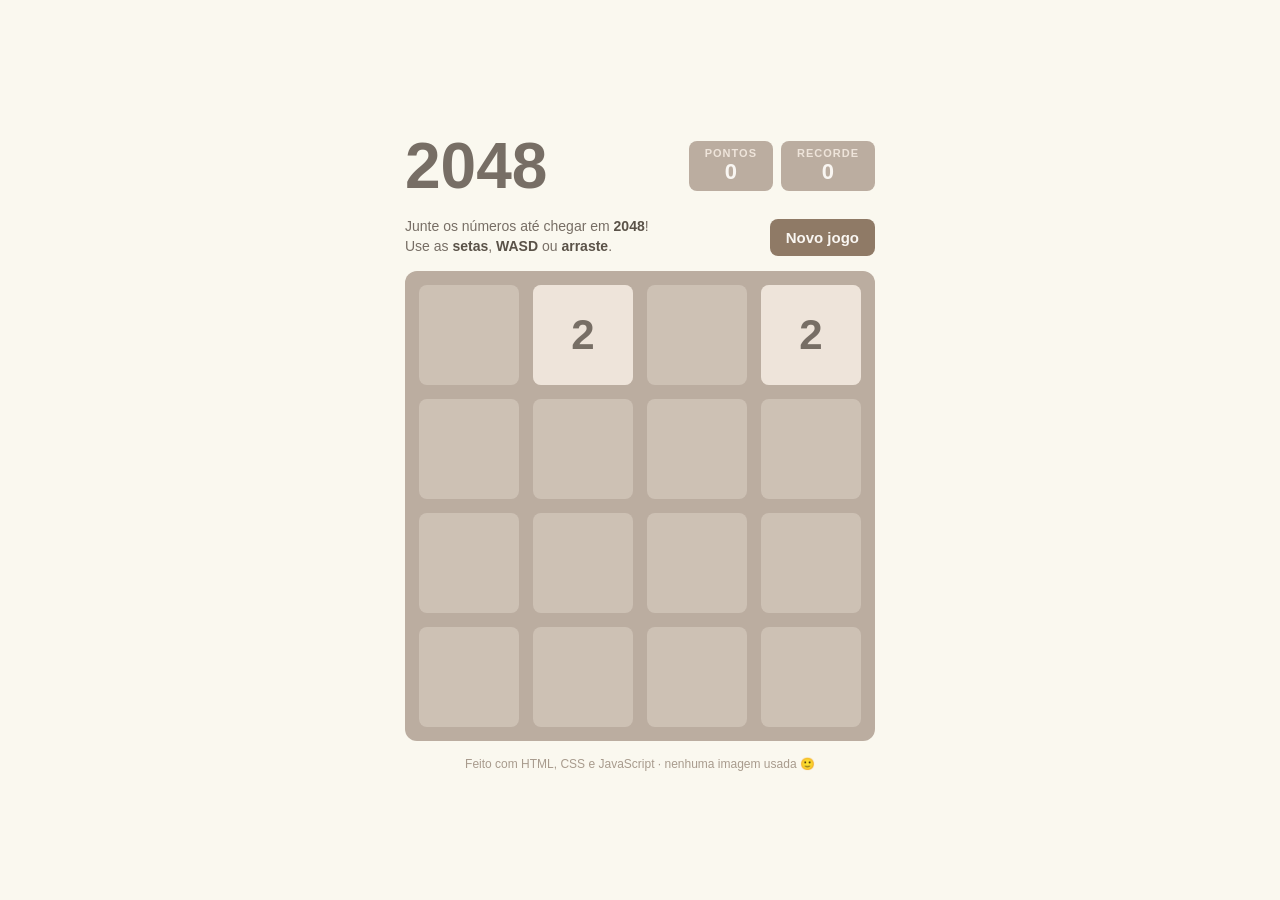
==== public/2048/index.html @ 103df1e3 "Publica 2048 (preview) Jogo 2048 em HTML/CSS/JS puro, arquivo unico autocontido e mobile-first.  Co-" ====
<!DOCTYPE html>
<html lang="pt-BR">
<head>
<meta charset="UTF-8">
<meta name="viewport" content="width=device-width, initial-scale=1.0, maximum-scale=1.0, user-scalable=no">
<title>2048</title>
<style>
  /* ======== Variáveis e tema ======== */
  :root {
    --cell: clamp(58px, 19vw, 100px);   /* tamanho de cada casa */
    --gap: clamp(8px, 2.5vw, 14px);     /* espaçamento entre casas */
    --radius: 8px;
    --bg-page: #faf8ef;
    --bg-board: #bbada0;
    --bg-cell: rgba(238, 228, 218, 0.35);
    --text-dark: #776e65;
    --text-light: #f9f6f2;
    --slide: 120ms;
  }

  * { box-sizing: border-box; margin: 0; padding: 0; -webkit-tap-highlight-color: transparent; }

  body {
    font-family: "Clear Sans", "Helvetica Neue", Arial, sans-serif;
    background: var(--bg-page);
    color: var(--text-dark);
    min-height: 100vh;
    display: flex;
    align-items: center;
    justify-content: center;
    padding: 16px;
    touch-action: none; /* evita scroll ao arrastar no tabuleiro */
  }

  .app { width: calc(var(--cell) * 4 + var(--gap) * 5); max-width: 100%; }

  /* ======== Cabeçalho ======== */
  header {
    display: flex;
    align-items: center;
    justify-content: space-between;
    gap: var(--gap);
    margin-bottom: 14px;
    flex-wrap: wrap;
  }
  h1 { font-size: clamp(40px, 12vw, 64px); font-weight: 800; }

  .scores { display: flex; gap: 8px; }
  .score-box {
    position: relative;
    background: var(--bg-board);
    color: var(--text-light);
    border-radius: var(--radius);
    padding: 6px 16px;
    text-align: center;
    min-width: 70px;
  }
  .score-box .label {
    display: block;
    font-size: 11px;
    text-transform: uppercase;
    letter-spacing: 1px;
    color: #eee4da;
    font-weight: 700;
  }
  .score-box .value { display: block; font-size: 22px; font-weight: 800; }

  /* +pontos que sobem ao fundir */
  .score-pop {
    position: absolute;
    left: 0; right: 0; top: 8px;
    color: rgba(119, 110, 101, 0.9);
    font-weight: 800;
    font-size: 18px;
    animation: pop-up 600ms ease-in forwards;
    pointer-events: none;
  }
  @keyframes pop-up {
    0%   { opacity: 1; transform: translateY(0); }
    100% { opacity: 0; transform: translateY(-26px); }
  }

  .subhead {
    display: flex;
    align-items: center;
    justify-content: space-between;
    gap: 10px;
    margin-bottom: 14px;
    flex-wrap: wrap;
  }
  .subhead p { font-size: 14px; line-height: 1.4; }
  .subhead p b { color: #5a5248; }

  button.btn {
    background: #8f7a66;
    color: var(--text-light);
    border: none;
    border-radius: var(--radius);
    padding: 10px 16px;
    font-size: 15px;
    font-weight: 700;
    cursor: pointer;
    transition: background 120ms;
    white-space: nowrap;
  }
  button.btn:hover { background: #9c8776; }
  button.btn:active { transform: translateY(1px); }

  /* ======== Tabuleiro ======== */
  .board {
    position: relative;
    background: var(--bg-board);
    border-radius: 12px;
    padding: var(--gap);
    touch-action: none;
  }
  .grid-bg {
    display: grid;
    grid-template-columns: repeat(4, var(--cell));
    grid-template-rows: repeat(4, var(--cell));
    gap: var(--gap);
  }
  .cell { background: var(--bg-cell); border-radius: var(--radius); }

  /* camada das peças, alinhada por cima do fundo */
  .tiles {
    position: absolute;
    top: var(--gap);
    left: var(--gap);
  }
  .tile {
    position: absolute;
    top: 0; left: 0;
    width: var(--cell);
    height: var(--cell);
    display: flex;
    align-items: center;
    justify-content: center;
    border-radius: var(--radius);
    font-weight: 800;
    font-size: clamp(24px, 8vw, 42px);
    background: #eee4da;
    color: var(--text-dark);
    transform: translate(
      calc(var(--c) * (var(--cell) + var(--gap))),
      calc(var(--r) * (var(--cell) + var(--gap)))
    );
    transition: transform var(--slide) ease;
    will-change: transform;
  }

  /* Cores por valor (paleta clássica) */
  .tile-2    { background: #eee4da; }
  .tile-4    { background: #ede0c8; }
  .tile-8    { background: #f2b179; color: var(--text-light); }
  .tile-16   { background: #f59563; color: var(--text-light); }
  .tile-32   { background: #f67c5f; color: var(--text-light); }
  .tile-64   { background: #f65e3b; color: var(--text-light); }
  .tile-128  { background: #edcf72; color: var(--text-light); }
  .tile-256  { background: #edcc61; color: var(--text-light); }
  .tile-512  { background: #edc850; color: var(--text-light); }
  .tile-1024 { background: #edc53f; color: var(--text-light); }
  .tile-2048 { background: #edc22e; color: var(--text-light); box-shadow: 0 0 24px rgba(237,194,46,0.7); }
  .tile-super{ background: #3c3a32; color: var(--text-light); }

  /* Fontes menores para números longos */
  .tile-128, .tile-256, .tile-512   { font-size: clamp(20px, 6.5vw, 34px); }
  .tile-1024, .tile-2048            { font-size: clamp(16px, 5.5vw, 28px); }
  .tile-super                       { font-size: clamp(14px, 5vw, 24px); }

  /* Animação de surgimento */
  .tile-new { animation: spawn 160ms ease; }
  @keyframes spawn {
    0%   { transform: translate(calc(var(--c) * (var(--cell) + var(--gap))), calc(var(--r) * (var(--cell) + var(--gap)))) scale(0); }
    100% { transform: translate(calc(var(--c) * (var(--cell) + var(--gap))), calc(var(--r) * (var(--cell) + var(--gap)))) scale(1); }
  }
  /* Animação de fusão (pulso) */
  .tile-merged { animation: merge 160ms ease; z-index: 2; }
  @keyframes merge {
    0%   { transform: translate(calc(var(--c) * (var(--cell) + var(--gap))), calc(var(--r) * (var(--cell) + var(--gap)))) scale(1); }
    50%  { transform: translate(calc(var(--c) * (var(--cell) + var(--gap))), calc(var(--r) * (var(--cell) + var(--gap)))) scale(1.18); }
    100% { transform: translate(calc(var(--c) * (var(--cell) + var(--gap))), calc(var(--r) * (var(--cell) + var(--gap)))) scale(1); }
  }

  /* ======== Overlay de vitória / fim ======== */
  .overlay {
    position: absolute;
    inset: 0;
    display: none;
    flex-direction: column;
    align-items: center;
    justify-content: center;
    gap: 16px;
    border-radius: 12px;
    background: rgba(238, 228, 218, 0.78);
    backdrop-filter: blur(1px);
    animation: fade 400ms ease;
    z-index: 5;
  }
  .overlay.show { display: flex; }
  .overlay h2 { font-size: clamp(30px, 9vw, 52px); font-weight: 800; }
  .overlay.win h2 { color: #edc22e; }
  .overlay .actions { display: flex; gap: 10px; flex-wrap: wrap; justify-content: center; }
  @keyframes fade { from { opacity: 0; } to { opacity: 1; } }

  footer { margin-top: 16px; font-size: 12px; color: #a89b8d; text-align: center; }
  footer a { color: #8f7a66; }
</style>
</head>
<body>
  <div class="app">
    <header>
      <h1>2048</h1>
      <div class="scores">
        <div class="score-box">
          <span class="label">Pontos</span>
          <span class="value" id="score">0</span>
        </div>
        <div class="score-box">
          <span class="label">Recorde</span>
          <span class="value" id="best">0</span>
        </div>
      </div>
    </header>

    <div class="subhead">
      <p>Junte os números até chegar em <b>2048</b>!<br>Use as <b>setas</b>, <b>WASD</b> ou <b>arraste</b>.</p>
      <button class="btn" id="new-game">Novo jogo</button>
    </div>

    <div class="board" id="board">
      <div class="grid-bg" id="grid-bg"></div>
      <div class="tiles" id="tiles"></div>
      <div class="overlay" id="overlay">
        <h2 id="overlay-title">Fim de jogo!</h2>
        <div class="actions">
          <button class="btn" id="overlay-continue" style="display:none">Continuar</button>
          <button class="btn" id="overlay-restart">Jogar de novo</button>
        </div>
      </div>
    </div>

    <footer>Feito com HTML, CSS e JavaScript · nenhuma imagem usada 🙂</footer>
  </div>

<script>
"use strict";

const SIZE = 4;
const tilesEl   = document.getElementById("tiles");
const gridBgEl  = document.getElementById("grid-bg");
const scoreEl   = document.getElementById("score");
const bestEl    = document.getElementById("best");
const overlayEl = document.getElementById("overlay");
const overlayTitleEl = document.getElementById("overlay-title");
const overlayContinueEl = document.getElementById("overlay-continue");

let grid;          // matriz SIZE x SIZE, cada casa: objeto-peça ou null
let score, best;   // pontuação atual e recorde
let won;           // já alcançou 2048?
let keepPlaying;   // continuou após vencer?
let nextId;        // id incremental das peças
let busy = false;  // trava entrada durante a animação

// ---- Inicialização ----
function init() {
  best = Number(localStorage.getItem("best2048") || 0);
  bestEl.textContent = best;

  // desenha o fundo com 16 casas
  for (let i = 0; i < SIZE * SIZE; i++) {
    const c = document.createElement("div");
    c.className = "cell";
    gridBgEl.appendChild(c);
  }
  newGame();
}

function newGame() {
  grid = Array.from({ length: SIZE }, () => Array(SIZE).fill(null));
  tilesEl.innerHTML = "";
  score = 0;
  won = false;
  keepPlaying = false;
  nextId = 1;
  scoreEl.textContent = 0;
  hideOverlay();
  addRandomTile();
  addRandomTile();
}

// ---- Peças ----
function createTile(r, c, value, isNew) {
  const el = document.createElement("div");
  el.className = "tile " + valueClass(value) + (isNew ? " tile-new" : "");
  el.textContent = value;
  el.style.setProperty("--r", r);
  el.style.setProperty("--c", c);
  tilesEl.appendChild(el);
  return { id: nextId++, value, row: r, col: c, el, merged: false };
}

function valueClass(v) { return "tile-" + (v > 2048 ? "super" : v); }

function positionTile(t) {
  t.el.style.setProperty("--r", t.row);
  t.el.style.setProperty("--c", t.col);
}

function setValue(t, v) {
  t.value = v;
  t.el.textContent = v;
  t.el.className = "tile " + valueClass(v);
}

function addRandomTile() {
  const empty = [];
  for (let r = 0; r < SIZE; r++)
    for (let c = 0; c < SIZE; c++)
      if (!grid[r][c]) empty.push({ r, c });
  if (!empty.length) return;
  const { r, c } = empty[Math.floor(Math.random() * empty.length)];
  grid[r][c] = createTile(r, c, Math.random() < 0.9 ? 2 : 4, true);
}

// ---- Movimento ----
const VECTORS = {
  ArrowUp:    { r: -1, c: 0 },
  ArrowDown:  { r: 1,  c: 0 },
  ArrowLeft:  { r: 0,  c: -1 },
  ArrowRight: { r: 0,  c: 1 },
};

function traversals(v) {
  const rs = [0, 1, 2, 3];
  const cs = [0, 1, 2, 3];
  if (v.r > 0) rs.reverse(); // processa de baixo p/ cima quando desce
  if (v.c > 0) cs.reverse(); // processa da direita p/ esquerda quando vai p/ direita
  return { rs, cs };
}

const inBounds = (r, c) => r >= 0 && r < SIZE && c >= 0 && c < SIZE;

function findFarthest(r, c, v) {
  let pr, pc;
  do { pr = r; pc = c; r += v.r; c += v.c; }
  while (inBounds(r, c) && !grid[r][c]);
  return { far: { r: pr, c: pc }, next: inBounds(r, c) ? { r, c } : null };
}

function move(v) {
  if (busy) return;

  const { rs, cs } = traversals(v);
  let moved = false;
  const toRemove = [];

  // limpa a flag de fusão de todas as peças
  for (let r = 0; r < SIZE; r++)
    for (let c = 0; c < SIZE; c++)
      if (grid[r][c]) grid[r][c].merged = false;

  rs.forEach(r => cs.forEach(c => {
    const tile = grid[r][c];
    if (!tile) return;

    const { far, next } = findFarthest(r, c, v);
    const nextTile = next ? grid[next.r][next.c] : null;

    if (nextTile && nextTile.value === tile.value && !nextTile.merged) {
      // FUSÃO: peça atual desliza até a de destino e sai; destino dobra de valor
      grid[r][c] = null;
      tile.row = next.r; tile.col = next.c;
      positionTile(tile);
      toRemove.push(tile);

      nextTile.merged = true;
      setValue(nextTile, nextTile.value * 2);
      nextTile.el.classList.add("tile-merged");
      cleanupAnim(nextTile.el, "tile-merged");

      score += nextTile.value;
      showScorePop(nextTile.value);
      if (nextTile.value === 2048 && !won) won = true;
      moved = true;
    } else if (far.r !== r || far.c !== c) {
      // MOVIMENTO simples até a casa mais distante possível
      grid[r][c] = null;
      grid[far.r][far.c] = tile;
      tile.row = far.r; tile.col = far.c;
      positionTile(tile);
      moved = true;
    }
  }));

  if (!moved) return;

  busy = true;
  updateScore();

  setTimeout(() => {
    toRemove.forEach(t => t.el.remove());
    addRandomTile();
    updateScore();
    if (won && !keepPlaying) showWin();
    else if (!movesAvailable()) showGameOver();
    busy = false;
  }, 130);
}

function movesAvailable() {
  for (let r = 0; r < SIZE; r++) {
    for (let c = 0; c < SIZE; c++) {
      const t = grid[r][c];
      if (!t) return true; // há casa vazia
      for (const k in VECTORS) {
        const v = VECTORS[k];
        const nr = r + v.r, nc = c + v.c;
        if (inBounds(nr, nc) && grid[nr][nc] && grid[nr][nc].value === t.value) return true;
      }
    }
  }
  return false;
}

// ---- Pontuação ----
function updateScore() {
  scoreEl.textContent = score;
  if (score > best) {
    best = score;
    bestEl.textContent = best;
    localStorage.setItem("best2048", best);
  }
}

function showScorePop(n) {
  const pop = document.createElement("span");
  pop.className = "score-pop";
  pop.textContent = "+" + n;
  scoreEl.parentElement.appendChild(pop);
  setTimeout(() => pop.remove(), 600);
}

// ---- Overlay ----
function showWin() {
  overlayEl.classList.add("show", "win");
  overlayEl.classList.remove("over");
  overlayTitleEl.textContent = "Você venceu! 🎉";
  overlayContinueEl.style.display = "inline-block";
}
function showGameOver() {
  overlayEl.classList.add("show", "over");
  overlayEl.classList.remove("win");
  overlayTitleEl.textContent = "Fim de jogo!";
  overlayContinueEl.style.display = "none";
}
function hideOverlay() {
  overlayEl.classList.remove("show", "win", "over");
}

// remove a classe de animação quando ela termina (permite repetir)
function cleanupAnim(el, cls) {
  setTimeout(() => el.classList.remove(cls), 200);
}

// ---- Entradas: teclado ----
window.addEventListener("keydown", (e) => {
  let key = e.key;
  const wasd = { w: "ArrowUp", s: "ArrowDown", a: "ArrowLeft", d: "ArrowRight" };
  if (wasd[key.toLowerCase()]) key = wasd[key.toLowerCase()];
  if (VECTORS[key]) {
    e.preventDefault();
    move(VECTORS[key]);
  }
});

// ---- Entradas: toque (swipe) ----
const boardEl = document.getElementById("board");
let tsx = 0, tsy = 0;
boardEl.addEventListener("touchstart", (e) => {
  const t = e.touches[0];
  tsx = t.clientX; tsy = t.clientY;
}, { passive: true });
boardEl.addEventListener("touchmove", (e) => e.preventDefault(), { passive: false });
boardEl.addEventListener("touchend", (e) => {
  const t = e.changedTouches[0];
  const dx = t.clientX - tsx, dy = t.clientY - tsy;
  if (Math.max(Math.abs(dx), Math.abs(dy)) < 24) return; // toque muito curto
  if (Math.abs(dx) > Math.abs(dy)) move(VECTORS[dx > 0 ? "ArrowRight" : "ArrowLeft"]);
  else move(VECTORS[dy > 0 ? "ArrowDown" : "ArrowUp"]);
});

// ---- Botões ----
document.getElementById("new-game").addEventListener("click", newGame);
document.getElementById("overlay-restart").addEventListener("click", newGame);
overlayContinueEl.addEventListener("click", () => { keepPlaying = true; hideOverlay(); });

init();
</script>
</body>
</html>
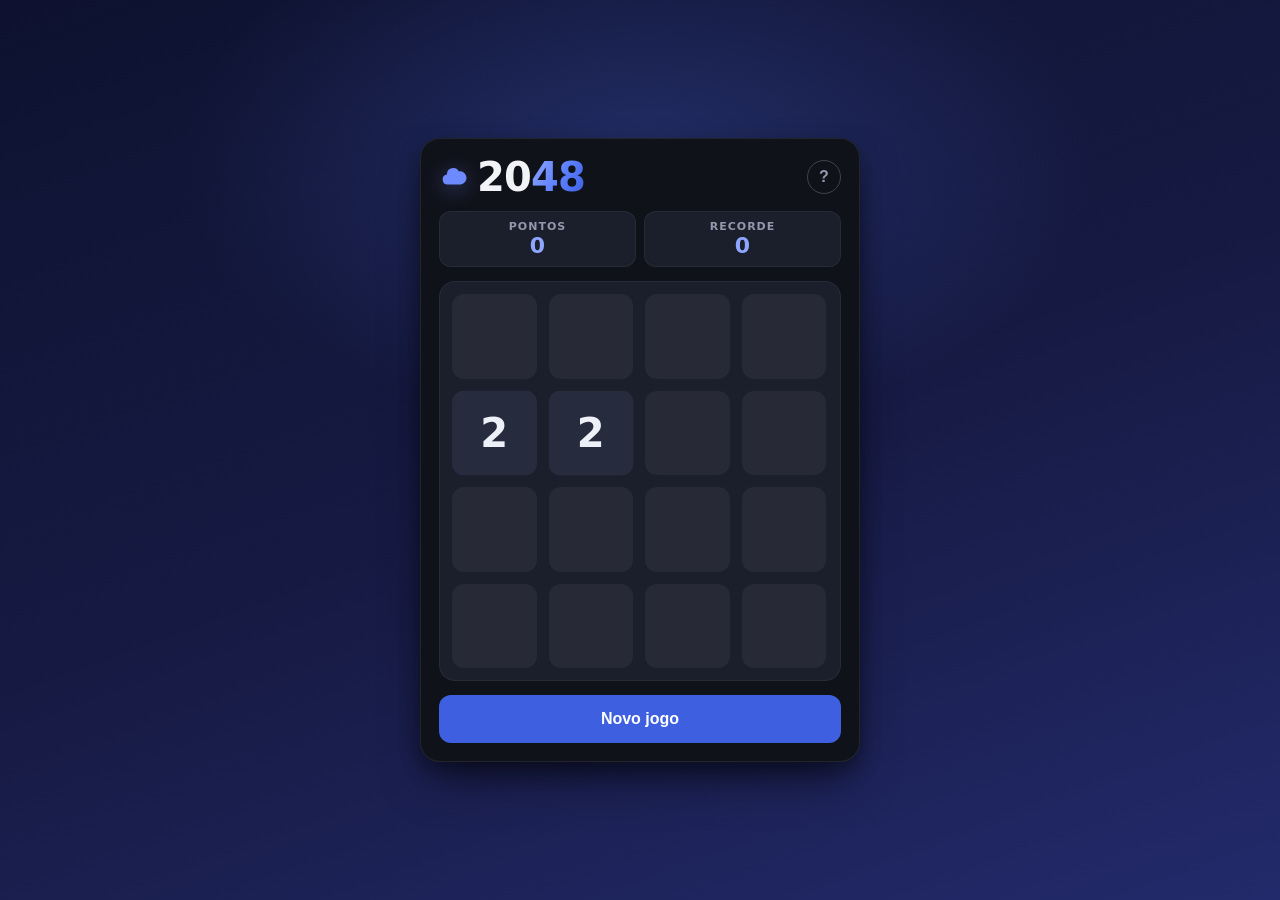
==== commit ddbb09a1: "Publica 2048 em /2048 (versao Nimbo) Primeiro jogo de dev externo (Gabriel) no ar, ja com o tratamen" ====
--- a/public/2048/index.html
+++ b/public/2048/index.html
@@ -5,71 +5,142 @@
 <meta name="viewport" content="width=device-width, initial-scale=1.0, maximum-scale=1.0, user-scalable=no">
 <title>2048</title>
 <style>
-  /* ======== Variáveis e tema ======== */
+  /* ======== Sistema visual da marca Nimbo (extraído de Ordem Secreta) ======== */
   :root {
-    --cell: clamp(58px, 19vw, 100px);   /* tamanho de cada casa */
-    --gap: clamp(8px, 2.5vw, 14px);     /* espaçamento entre casas */
-    --radius: 8px;
-    --bg-page: #faf8ef;
-    --bg-board: #bbada0;
-    --bg-cell: rgba(238, 228, 218, 0.35);
-    --text-dark: #776e65;
-    --text-light: #f9f6f2;
+    /* Casa e espaçamento DERIVADOS da largura real interna do card, pra a grade
+       de colunas fixas nunca estourar a borda. 74px = padding do body (16*2) +
+       padding do card (18*2) + bordas 1px do card e do board (4) + 2px de folga
+       de segurança contra arredondamento. Cap 398 = 440 - 42 (mesmos descontos). */
+    --gap: clamp(6px, 2vw, 12px);       /* espaçamento entre casas */
+    --cell: calc((min(100vw - 74px, 398px) - var(--gap) * 5) / 4);  /* tamanho de cada casa */
+    --radius: 12px;                     /* raio da marca */
+
+    /* Paleta noturna azul-nuvem (idêntica a Ordem Secreta) */
+    --color-bg: #10121a;       /* fundo do card */
+    --color-surface: #1b1e2b;  /* superfícies internas (score, board) */
+    --color-text: #f2f3f7;
+    --color-muted: #9598ac;
+    --color-primary: #3d5fe0;  /* acento da marca (AA sobre branco: 5,37:1) */
+
     --slide: 120ms;
   }
 
   * { box-sizing: border-box; margin: 0; padding: 0; -webkit-tap-highlight-color: transparent; }
 
   body {
-    font-family: "Clear Sans", "Helvetica Neue", Arial, sans-serif;
-    background: var(--bg-page);
-    color: var(--text-dark);
+    font-family: system-ui, -apple-system, 'Segoe UI', Roboto, sans-serif;
+    color: var(--color-text);
+    color-scheme: dark;
     min-height: 100vh;
     display: flex;
     align-items: center;
     justify-content: center;
     padding: 16px;
     touch-action: none; /* evita scroll ao arrastar no tabuleiro */
-  }
-
-  .app { width: calc(var(--cell) * 4 + var(--gap) * 5); max-width: 100%; }
+    /* Fundo lúdico da marca: noturno azul-nuvem (D19), sóbrio. */
+    background:
+      radial-gradient(ellipse 60% 50% at 50% 18%, rgba(91, 127, 255, 0.22), transparent 60%),
+      linear-gradient(160deg, #0e1230 0%, #171b45 55%, #232a6b 100%);
+    background-attachment: fixed;
+  }
+
+  /* Card fechado com cantos suaves, borda discreta e sombra leve — "cartucho" da marca. */
+  .app {
+    width: 100%;
+    max-width: 440px;
+    background: var(--color-bg);
+    border-radius: 20px;
+    border: 1px solid rgba(255, 255, 255, 0.08);
+    box-shadow:
+      0 24px 48px -12px rgba(0, 0, 0, 0.55),
+      0 8px 20px rgba(0, 0, 0, 0.35);
+    padding: 18px;
+  }
 
   /* ======== Cabeçalho ======== */
   header {
     display: flex;
     align-items: center;
     justify-content: space-between;
-    gap: var(--gap);
+    gap: 12px;
     margin-bottom: 14px;
-    flex-wrap: wrap;
-  }
-  h1 { font-size: clamp(40px, 12vw, 64px); font-weight: 800; }
-
-  .scores { display: flex; gap: 8px; }
+  }
+
+  /* Marca: nuvem Nimbo + wordmark "2048" (acento na 2ª metade, à la "Ordem Secreta"). */
+  .brand { display: flex; align-items: center; gap: 8px; }
+  .brand__cloud {
+    width: 30px;
+    height: 30px;
+    color: #6d8bff; /* nuvem no azul-nuvem da marca */
+    flex-shrink: 0;
+    filter: drop-shadow(0 4px 10px rgba(109, 139, 255, 0.35));
+  }
+  .brand__cloud svg { width: 100%; height: 100%; display: block; }
+  h1 {
+    font-size: clamp(30px, 9vw, 40px);
+    font-weight: 800;
+    letter-spacing: -0.02em;
+    line-height: 1;
+    display: flex;
+  }
+  .wordmark__word--2 {
+    background: linear-gradient(120deg, #8fa6ff 0%, #5b7fff 55%, #3d5fe0 100%);
+    -webkit-background-clip: text;
+    background-clip: text;
+    color: transparent;
+  }
+
+  /* Botão redondo de ajuda "?" — mesmo estilo dos botões de topo do Ordem Secreta. */
+  .help-btn {
+    border: 1.5px solid rgba(255, 255, 255, 0.2);
+    background: transparent;
+    color: var(--color-muted);
+    border-radius: 999px;
+    width: 34px;
+    height: 34px;
+    font-size: 1rem;
+    font-weight: 700;
+    line-height: 1;
+    cursor: pointer;
+    flex-shrink: 0;
+    display: inline-flex;
+    align-items: center;
+    justify-content: center;
+    transition: border-color 120ms ease, color 120ms ease;
+  }
+  .help-btn:hover, .help-btn:focus-visible {
+    border-color: var(--color-primary);
+    color: var(--color-text);
+    outline: none;
+  }
+
+  /* ======== Placares ======== */
+  .scores { display: flex; gap: 8px; margin-bottom: 14px; }
   .score-box {
     position: relative;
-    background: var(--bg-board);
-    color: var(--text-light);
+    flex: 1;
+    background: var(--color-surface);
+    border: 1px solid rgba(255, 255, 255, 0.06);
+    color: var(--color-text);
     border-radius: var(--radius);
-    padding: 6px 16px;
+    padding: 8px 14px;
     text-align: center;
-    min-width: 70px;
   }
   .score-box .label {
     display: block;
     font-size: 11px;
     text-transform: uppercase;
     letter-spacing: 1px;
-    color: #eee4da;
+    color: var(--color-muted);
     font-weight: 700;
   }
-  .score-box .value { display: block; font-size: 22px; font-weight: 800; }
+  .score-box .value { display: block; font-size: 22px; font-weight: 800; color: #8fa6ff; }
 
   /* +pontos que sobem ao fundir */
   .score-pop {
     position: absolute;
-    left: 0; right: 0; top: 8px;
-    color: rgba(119, 110, 101, 0.9);
+    left: 0; right: 0; top: 6px;
+    color: #8fa6ff;
     font-weight: 800;
     font-size: 18px;
     animation: pop-up 600ms ease-in forwards;
@@ -80,37 +151,42 @@
     100% { opacity: 0; transform: translateY(-26px); }
   }
 
-  .subhead {
-    display: flex;
-    align-items: center;
-    justify-content: space-between;
-    gap: 10px;
-    margin-bottom: 14px;
-    flex-wrap: wrap;
-  }
-  .subhead p { font-size: 14px; line-height: 1.4; }
-  .subhead p b { color: #5a5248; }
-
+  /* Botão primário grande (idêntico ao "Confirmar ordem" da marca). */
   button.btn {
-    background: #8f7a66;
-    color: var(--text-light);
+    background: var(--color-primary);
+    color: #fff;
     border: none;
     border-radius: var(--radius);
-    padding: 10px 16px;
-    font-size: 15px;
+    padding: 14px 20px;
+    min-height: 48px;
+    font-size: 1rem;
     font-weight: 700;
     cursor: pointer;
-    transition: background 120ms;
+    transition: transform 90ms ease, filter 120ms ease;
     white-space: nowrap;
   }
-  button.btn:hover { background: #9c8776; }
-  button.btn:active { transform: translateY(1px); }
+  button.btn:hover { filter: brightness(1.08); }
+  button.btn:active { transform: scale(0.98); }
+  button.btn:focus-visible { outline: 3px solid var(--color-primary); outline-offset: 2px; }
+
+  /* Barra de ação primária: "Novo jogo" cheio, abaixo do tabuleiro. */
+  .action-bar { margin-top: 14px; }
+  .action-bar .btn { width: 100%; }
+
+  /* Botão secundário (ex.: "Continuar" no overlay) — contorno, estilo da marca. */
+  button.btn--ghost {
+    background: transparent;
+    color: var(--color-text);
+    border: 1.5px solid rgba(255, 255, 255, 0.2);
+  }
+  button.btn--ghost:hover { filter: none; border-color: var(--color-primary); }
 
   /* ======== Tabuleiro ======== */
   .board {
     position: relative;
-    background: var(--bg-board);
-    border-radius: 12px;
+    background: var(--color-surface);
+    border: 1px solid rgba(255, 255, 255, 0.06);
+    border-radius: 16px;
     padding: var(--gap);
     touch-action: none;
   }
@@ -120,7 +196,7 @@
     grid-template-rows: repeat(4, var(--cell));
     gap: var(--gap);
   }
-  .cell { background: var(--bg-cell); border-radius: var(--radius); }
+  .cell { background: rgba(255, 255, 255, 0.05); border-radius: var(--radius); }
 
   /* camada das peças, alinhada por cima do fundo */
   .tiles {
@@ -138,9 +214,9 @@
     justify-content: center;
     border-radius: var(--radius);
     font-weight: 800;
-    font-size: clamp(24px, 8vw, 42px);
-    background: #eee4da;
-    color: var(--text-dark);
+    font-size: clamp(24px, 8vw, 40px);
+    background: #262b3d;
+    color: var(--color-text);
     transform: translate(
       calc(var(--c) * (var(--cell) + var(--gap))),
       calc(var(--r) * (var(--cell) + var(--gap)))
@@ -149,24 +225,31 @@
     will-change: transform;
   }
 
-  /* Cores por valor (paleta clássica) */
-  .tile-2    { background: #eee4da; }
-  .tile-4    { background: #ede0c8; }
-  .tile-8    { background: #f2b179; color: var(--text-light); }
-  .tile-16   { background: #f59563; color: var(--text-light); }
-  .tile-32   { background: #f67c5f; color: var(--text-light); }
-  .tile-64   { background: #f65e3b; color: var(--text-light); }
-  .tile-128  { background: #edcf72; color: var(--text-light); }
-  .tile-256  { background: #edcc61; color: var(--text-light); }
-  .tile-512  { background: #edc850; color: var(--text-light); }
-  .tile-1024 { background: #edc53f; color: var(--text-light); }
-  .tile-2048 { background: #edc22e; color: var(--text-light); box-shadow: 0 0 24px rgba(237,194,46,0.7); }
-  .tile-super{ background: #3c3a32; color: var(--text-light); }
+  /* Rampa de cores coerente com o tema escuro (neutro-escuro -> acento azul/violeta).
+     Regra de contraste: peças ESCURAS levam texto claro; peças CLARAS levam texto
+     navy (#0b1226). Todas >= WCAG AA (4,5:1). */
+  .tile-2    { background: #262b3d; color: #eef0f7; }
+  .tile-4    { background: #303a5e; color: #eef0f7; }
+  .tile-8    { background: #3a4a86; color: #eef0f7; }
+  .tile-16   { background: #3d5fe0; color: #ffffff; }             /* acento da marca (5,37:1) */
+  .tile-32   { background: #6d8bff; color: #0b1226; }             /* azul-nuvem, texto navy */
+  .tile-64   { background: #8f9dff; color: #0b1226; }
+  .tile-128  { background: #a08cff; color: #0b1226; }             /* vira indigo */
+  .tile-256  { background: #b98cf5; color: #0b1226; }             /* violeta */
+  .tile-512  { background: #cf9bf0; color: #0b1226; }
+  .tile-1024 { background: #e0a6ec; color: #0b1226; box-shadow: 0 0 18px rgba(224, 166, 236, 0.5); }
+  .tile-2048 {                                                     /* troféu: gradiente + glow */
+    background: linear-gradient(120deg, #8fa6ff 0%, #5b7fff 55%, #3d5fe0 100%);
+    color: #ffffff;
+    text-shadow: 0 1px 3px rgba(0, 0, 0, 0.55);
+    box-shadow: 0 0 28px rgba(91, 127, 255, 0.75);
+  }
+  .tile-super{ background: #232a6b; color: #eef0f7; box-shadow: 0 0 20px rgba(35, 42, 107, 0.8); }
 
   /* Fontes menores para números longos */
-  .tile-128, .tile-256, .tile-512   { font-size: clamp(20px, 6.5vw, 34px); }
-  .tile-1024, .tile-2048            { font-size: clamp(16px, 5.5vw, 28px); }
-  .tile-super                       { font-size: clamp(14px, 5vw, 24px); }
+  .tile-128, .tile-256, .tile-512   { font-size: clamp(20px, 6.5vw, 32px); }
+  .tile-1024, .tile-2048            { font-size: clamp(16px, 5.5vw, 27px); }
+  .tile-super                       { font-size: clamp(14px, 5vw, 23px); }
 
   /* Animação de surgimento */
   .tile-new { animation: spawn 160ms ease; }
@@ -191,41 +274,128 @@
     align-items: center;
     justify-content: center;
     gap: 16px;
-    border-radius: 12px;
-    background: rgba(238, 228, 218, 0.78);
-    backdrop-filter: blur(1px);
+    border-radius: 16px;
+    background: rgba(16, 18, 26, 0.82);
+    backdrop-filter: blur(3px);
     animation: fade 400ms ease;
     z-index: 5;
   }
   .overlay.show { display: flex; }
-  .overlay h2 { font-size: clamp(30px, 9vw, 52px); font-weight: 800; }
-  .overlay.win h2 { color: #edc22e; }
+  .overlay h2 { font-size: clamp(28px, 8vw, 46px); font-weight: 800; letter-spacing: -0.02em; color: var(--color-text); }
+  .overlay.win h2 {
+    background: linear-gradient(120deg, #8fa6ff 0%, #5b7fff 55%, #3d5fe0 100%);
+    -webkit-background-clip: text;
+    background-clip: text;
+    color: transparent;
+  }
   .overlay .actions { display: flex; gap: 10px; flex-wrap: wrap; justify-content: center; }
   @keyframes fade { from { opacity: 0; } to { opacity: 1; } }
 
-  footer { margin-top: 16px; font-size: 12px; color: #a89b8d; text-align: center; }
-  footer a { color: #8f7a66; }
+  /* ======== Modal de ajuda "Como jogar" (espelha o overlay do Ordem Secreta) ======== */
+  /* Cobre a viewport inteira; fica escondido até .show. Fixed p/ centralizar na tela toda. */
+  .help-modal {
+    position: fixed;
+    inset: 0;
+    display: none;
+    align-items: center;
+    justify-content: center;
+    padding: 24px 16px;
+    background: rgba(6, 7, 12, 0.72);
+    backdrop-filter: blur(3px);
+    z-index: 20;
+    animation: fade 240ms ease;
+  }
+  .help-modal.show { display: flex; }
+
+  .help-card {
+    position: relative;
+    width: 100%;
+    max-width: 420px;
+    background: var(--color-bg);
+    border: 1px solid rgba(255, 255, 255, 0.08);
+    border-radius: 20px;
+    box-shadow:
+      0 24px 48px -12px rgba(0, 0, 0, 0.55),
+      0 8px 20px rgba(0, 0, 0, 0.35);
+    padding: 28px 24px 24px;
+  }
+  .help-card h2 {
+    font-size: clamp(22px, 6vw, 28px);
+    font-weight: 800;
+    letter-spacing: -0.02em;
+    margin-bottom: 14px;
+    padding-right: 34px; /* espaço para o "x" no canto */
+  }
+  .help-card p { font-size: 14.5px; line-height: 1.5; color: var(--color-muted); margin-bottom: 14px; }
+  .help-card ul { list-style: none; display: flex; flex-direction: column; gap: 10px; margin-bottom: 22px; }
+  .help-card li { font-size: 14.5px; line-height: 1.45; color: var(--color-muted); padding-left: 18px; position: relative; }
+  .help-card li::before {
+    content: "";
+    position: absolute;
+    left: 0; top: 0.6em;
+    width: 6px; height: 6px;
+    border-radius: 50%;
+    background: var(--color-primary);
+  }
+  .help-card li b { color: var(--color-text); font-weight: 700; }
+  .help-card .help-actions .btn { width: 100%; }
+
+  /* "x" de fechar no canto — mesmo estilo redondo do botão de ajuda. */
+  .help-close {
+    position: absolute;
+    top: 14px; right: 14px;
+    border: 1.5px solid rgba(255, 255, 255, 0.2);
+    background: transparent;
+    color: var(--color-muted);
+    border-radius: 999px;
+    width: 32px; height: 32px;
+    font-size: 1.05rem;
+    line-height: 1;
+    cursor: pointer;
+    display: inline-flex;
+    align-items: center;
+    justify-content: center;
+    transition: border-color 120ms ease, color 120ms ease;
+  }
+  .help-close:hover, .help-close:focus-visible {
+    border-color: var(--color-primary);
+    color: var(--color-text);
+    outline: none;
+  }
+
+  footer { margin-top: 16px; font-size: 12px; color: var(--color-muted); text-align: center; }
+  footer a { color: #8fa6ff; }
+
+  /* Acessibilidade: corta animações/transições para quem pede menos movimento */
+  @media (prefers-reduced-motion: reduce) {
+    * { animation-duration: 0.001ms !important; animation-iteration-count: 1 !important; transition-duration: 0.001ms !important; }
+  }
 </style>
 </head>
 <body>
   <div class="app">
     <header>
-      <h1>2048</h1>
-      <div class="scores">
-        <div class="score-box">
-          <span class="label">Pontos</span>
-          <span class="value" id="score">0</span>
-        </div>
-        <div class="score-box">
-          <span class="label">Recorde</span>
-          <span class="value" id="best">0</span>
-        </div>
+      <div class="brand">
+        <span class="brand__cloud" aria-hidden="true">
+          <svg viewBox="0 0 24 24" fill="none" focusable="false">
+            <path d="M7 18a4 4 0 0 1-.6-7.96 5 5 0 0 1 9.44-2.55A4.5 4.5 0 0 1 17.5 18H7z" fill="currentColor"/>
+          </svg>
+        </span>
+        <h1 aria-label="2048"><span class="wordmark__word--1">20</span><span class="wordmark__word--2">48</span></h1>
       </div>
+      <button type="button" class="help-btn" id="help-open" aria-label="Como jogar"
+        aria-haspopup="dialog" title="Como jogar">?</button>
     </header>
 
-    <div class="subhead">
-      <p>Junte os números até chegar em <b>2048</b>!<br>Use as <b>setas</b>, <b>WASD</b> ou <b>arraste</b>.</p>
-      <button class="btn" id="new-game">Novo jogo</button>
+    <div class="scores">
+      <div class="score-box">
+        <span class="label">Pontos</span>
+        <span class="value" id="score">0</span>
+      </div>
+      <div class="score-box">
+        <span class="label">Recorde</span>
+        <span class="value" id="best">0</span>
+      </div>
     </div>
 
     <div class="board" id="board">
@@ -234,13 +404,32 @@
       <div class="overlay" id="overlay">
         <h2 id="overlay-title">Fim de jogo!</h2>
         <div class="actions">
-          <button class="btn" id="overlay-continue" style="display:none">Continuar</button>
+          <button class="btn btn--ghost" id="overlay-continue" style="display:none">Continuar</button>
           <button class="btn" id="overlay-restart">Jogar de novo</button>
         </div>
       </div>
     </div>
 
-    <footer>Feito com HTML, CSS e JavaScript · nenhuma imagem usada 🙂</footer>
+    <div class="action-bar">
+      <button class="btn" id="new-game">Novo jogo</button>
+    </div>
+  </div>
+
+  <!-- Modal de ajuda: irmão do .app (cobre a viewport inteira), fora do fluxo do card. -->
+  <div class="help-modal" id="help-modal" role="dialog" aria-modal="true" aria-labelledby="help-title" hidden>
+    <div class="help-card">
+      <button type="button" class="help-close" id="help-close" aria-label="Fechar ajuda">&times;</button>
+      <h2 id="help-title">Como jogar</h2>
+      <p>Junte peças de valor igual até chegar em <b>2048</b>.</p>
+      <ul>
+        <li>No teclado, use as <b>setas</b> ou <b>WASD</b> para deslizar as peças.</li>
+        <li>No celular, <b>arraste</b> (deslize) na direção desejada.</li>
+        <li>Duas peças iguais que se encontram <b>se fundem</b> e somam.</li>
+      </ul>
+      <div class="help-actions">
+        <button type="button" class="btn" id="help-ok">Entendi</button>
+      </div>
+    </div>
   </div>
 
 <script>
@@ -261,10 +450,20 @@
 let keepPlaying;   // continuou após vencer?
 let nextId;        // id incremental das peças
 let busy = false;  // trava entrada durante a animação
+let moveTimer = null; // timer da animação de move (p/ cancelar em Novo jogo)
+
+// ---- Persistência do recorde (à prova de storage bloqueado) ----
+function loadBest() {
+  try { return Number(localStorage.getItem("best2048") || 0); }
+  catch (e) { return 0; }
+}
+function saveBest(v) {
+  try { localStorage.setItem("best2048", v); } catch (e) { /* storage indisponível: ignora */ }
+}
 
 // ---- Inicialização ----
 function init() {
-  best = Number(localStorage.getItem("best2048") || 0);
+  best = loadBest();
   bestEl.textContent = best;
 
   // desenha o fundo com 16 casas
@@ -277,6 +476,7 @@
 }
 
 function newGame() {
+  clearTimeout(moveTimer); busy = false;
   grid = Array.from({ length: SIZE }, () => Array(SIZE).fill(null));
   tilesEl.innerHTML = "";
   score = 0;
@@ -350,6 +550,7 @@
 
 function move(v) {
   if (busy) return;
+  if (won && !keepPlaying) return; // overlay de vitória aberto: bloqueia até Continuar/Jogar de novo
 
   const { rs, cs } = traversals(v);
   let moved = false;
@@ -398,7 +599,7 @@
   busy = true;
   updateScore();
 
-  setTimeout(() => {
+  moveTimer = setTimeout(() => {
     toRemove.forEach(t => t.el.remove());
     addRandomTile();
     updateScore();
@@ -429,7 +630,7 @@
   if (score > best) {
     best = score;
     bestEl.textContent = best;
-    localStorage.setItem("best2048", best);
+    saveBest(best);
   }
 }
 
@@ -465,6 +666,7 @@
 
 // ---- Entradas: teclado ----
 window.addEventListener("keydown", (e) => {
+  if (helpOpen) return; // modal de ajuda aberto: não move o tabuleiro por trás
   let key = e.key;
   const wasd = { w: "ArrowUp", s: "ArrowDown", a: "ArrowLeft", d: "ArrowRight" };
   if (wasd[key.toLowerCase()]) key = wasd[key.toLowerCase()];
@@ -495,6 +697,58 @@
 document.getElementById("overlay-restart").addEventListener("click", newGame);
 overlayContinueEl.addEventListener("click", () => { keepPlaying = true; hideOverlay(); });
 
+// ---- Modal de ajuda "Como jogar" (independente da mecânica do jogo) ----
+// Espelha o comportamento do overlay do Ordem Secreta: abre pelo "?", fecha por botão,
+// clique fora (backdrop) e Esc; foco entra no modal ao abrir e volta pro "?" ao fechar.
+// `helpOpen` é lido no listener de teclado do jogo (guard) p/ que setas/WASD não movam
+// o tabuleiro por trás enquanto o modal está aberto.
+let helpOpen = false;
+const helpBtnEl    = document.getElementById("help-open");
+const helpModalEl  = document.getElementById("help-modal");
+const helpCloseEl  = document.getElementById("help-close");
+const helpOkEl     = document.getElementById("help-ok");
+let helpPrevFocus  = null;
+
+function openHelp() {
+  if (helpOpen) return;
+  helpPrevFocus = document.activeElement;
+  helpModalEl.hidden = false;
+  helpModalEl.classList.add("show");
+  helpOpen = true;
+  // foco vai para o card (via botão de fechar) — leitor de tela anuncia o dialog
+  helpCloseEl.focus();
+}
+
+function closeHelp() {
+  if (!helpOpen) return;
+  helpModalEl.classList.remove("show");
+  helpModalEl.hidden = true;
+  helpOpen = false;
+  // devolve o foco a quem tinha antes (o "?")
+  (helpPrevFocus && helpPrevFocus.focus ? helpPrevFocus : helpBtnEl).focus();
+  helpPrevFocus = null;
+}
+
+helpBtnEl.addEventListener("click", openHelp);
+helpCloseEl.addEventListener("click", closeHelp);
+helpOkEl.addEventListener("click", closeHelp);
+// clique fora do card (no backdrop) fecha
+helpModalEl.addEventListener("click", (e) => { if (e.target === helpModalEl) closeHelp(); });
+// Esc fecha e trap de foco simples (Tab não escapa do modal). Capture p/ tratar Esc
+// antes de qualquer outro handler; só age quando o modal está aberto.
+document.addEventListener("keydown", (e) => {
+  if (!helpOpen) return;
+  if (e.key === "Escape") { e.preventDefault(); closeHelp(); return; }
+  if (e.key === "Tab") {
+    const focusable = helpModalEl.querySelectorAll("button");
+    if (!focusable.length) return;
+    const first = focusable[0];
+    const last = focusable[focusable.length - 1];
+    if (e.shiftKey && document.activeElement === first) { e.preventDefault(); last.focus(); }
+    else if (!e.shiftKey && document.activeElement === last) { e.preventDefault(); first.focus(); }
+  }
+}, true);
+
 init();
 </script>
 </body>
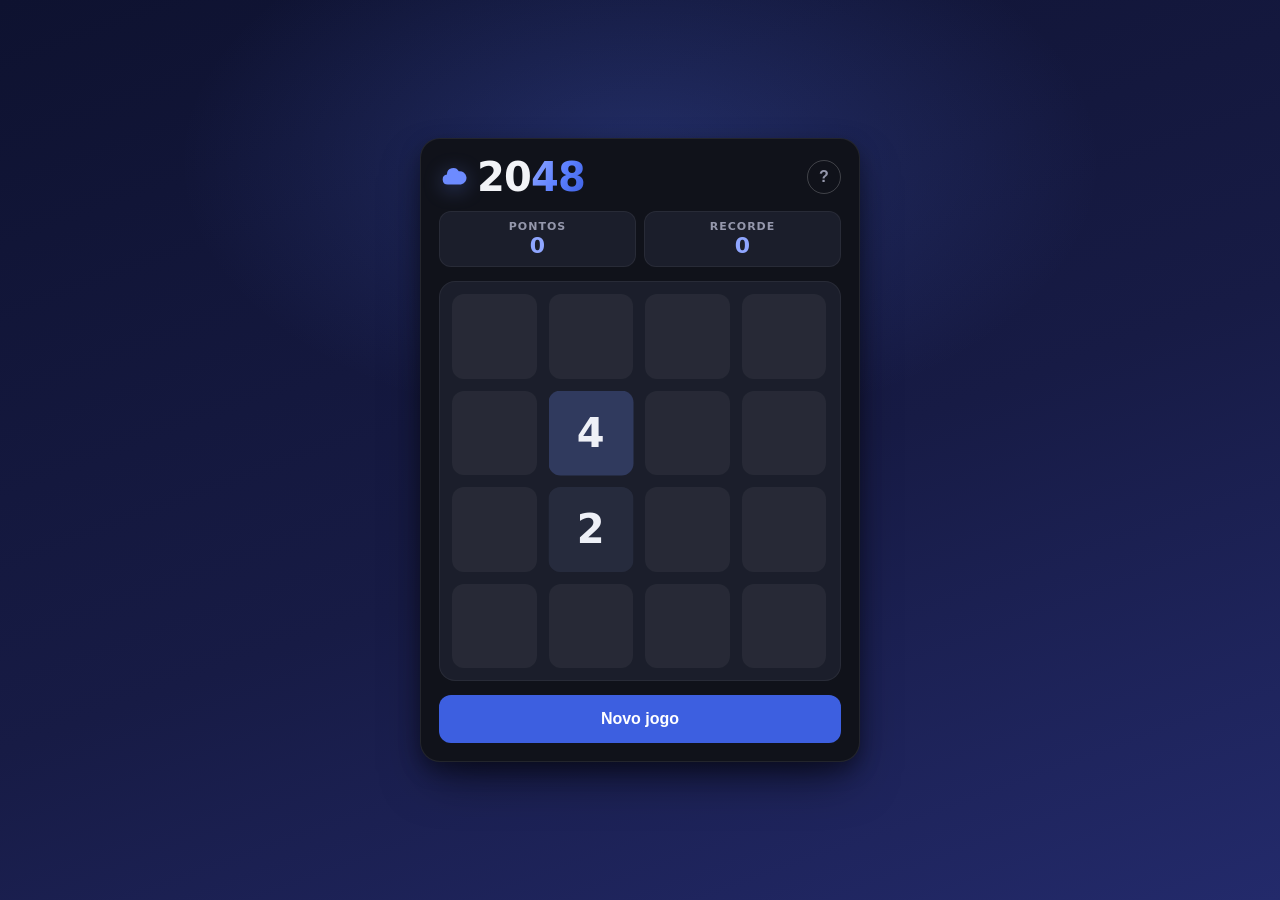
==== commit 679cffa1: "2048: analytics PostHog + card na home - Analytics PostHog (mesmo projeto EU do Ordem Secreta/Termo)" ====
--- a/public/2048/index.html
+++ b/public/2048/index.html
@@ -432,8 +432,16 @@
     </div>
   </div>
 
+<!-- Analytics PostHog (best-effort; carrega ANTES do jogo p/ window.g2048Track existir). -->
+<script src="analytics.js"></script>
 <script>
 "use strict";
+
+// dispara um evento de analytics (best-effort; nunca pode travar o jogo — ver analytics.js)
+function evt(nome, props) {
+  try { if (typeof window.g2048Track === "function") window.g2048Track(nome, props); }
+  catch (e) { /* best-effort: nunca trava o jogo */ }
+}
 
 const SIZE = 4;
 const tilesEl   = document.getElementById("tiles");
@@ -451,6 +459,11 @@
 let nextId;        // id incremental das peças
 let busy = false;  // trava entrada durante a animação
 let moveTimer = null; // timer da animação de move (p/ cancelar em Novo jogo)
+let firstMoveSent = false; // g2048_first_move: dispara só uma vez por carregamento de página
+let milestonesReached;     // Set: marcos de peça (128+) já reportados NESTA partida
+
+// marcos de peça alta que reportamos ao analytics (uma vez por valor por jogo)
+const TILE_MILESTONES = [128, 256, 512, 1024, 2048];
 
 // ---- Persistência do recorde (à prova de storage bloqueado) ----
 function loadBest() {
@@ -483,10 +496,12 @@
   won = false;
   keepPlaying = false;
   nextId = 1;
+  milestonesReached = new Set();
   scoreEl.textContent = 0;
   hideOverlay();
   addRandomTile();
   addRandomTile();
+  evt("g2048_game_start", {});
 }
 
 // ---- Peças ----
@@ -582,7 +597,12 @@
 
       score += nextTile.value;
       showScorePop(nextTile.value);
-      if (nextTile.value === 2048 && !won) won = true;
+      // marco de peça alta: uma vez por valor por partida (não a cada fusão)
+      if (TILE_MILESTONES.indexOf(nextTile.value) !== -1 && !milestonesReached.has(nextTile.value)) {
+        milestonesReached.add(nextTile.value);
+        evt("g2048_tile_reached", { value: nextTile.value });
+      }
+      if (nextTile.value === 2048 && !won) { won = true; evt("g2048_win", { score: score }); }
       moved = true;
     } else if (far.r !== r || far.c !== c) {
       // MOVIMENTO simples até a casa mais distante possível
@@ -595,6 +615,9 @@
   }));
 
   if (!moved) return;
+
+  // primeiro movimento efetivo da sessão (sinal de engajamento): só uma vez por página
+  if (!firstMoveSent) { firstMoveSent = true; evt("g2048_first_move", {}); }
 
   busy = true;
   updateScore();
@@ -654,6 +677,7 @@
   overlayEl.classList.remove("win");
   overlayTitleEl.textContent = "Fim de jogo!";
   overlayContinueEl.style.display = "none";
+  evt("g2048_game_over", { score: score, best: best });
 }
 function hideOverlay() {
   overlayEl.classList.remove("show", "win", "over");
@@ -715,6 +739,7 @@
   helpModalEl.hidden = false;
   helpModalEl.classList.add("show");
   helpOpen = true;
+  evt("g2048_help_open", {});
   // foco vai para o card (via botão de fechar) — leitor de tela anuncia o dialog
   helpCloseEl.focus();
 }
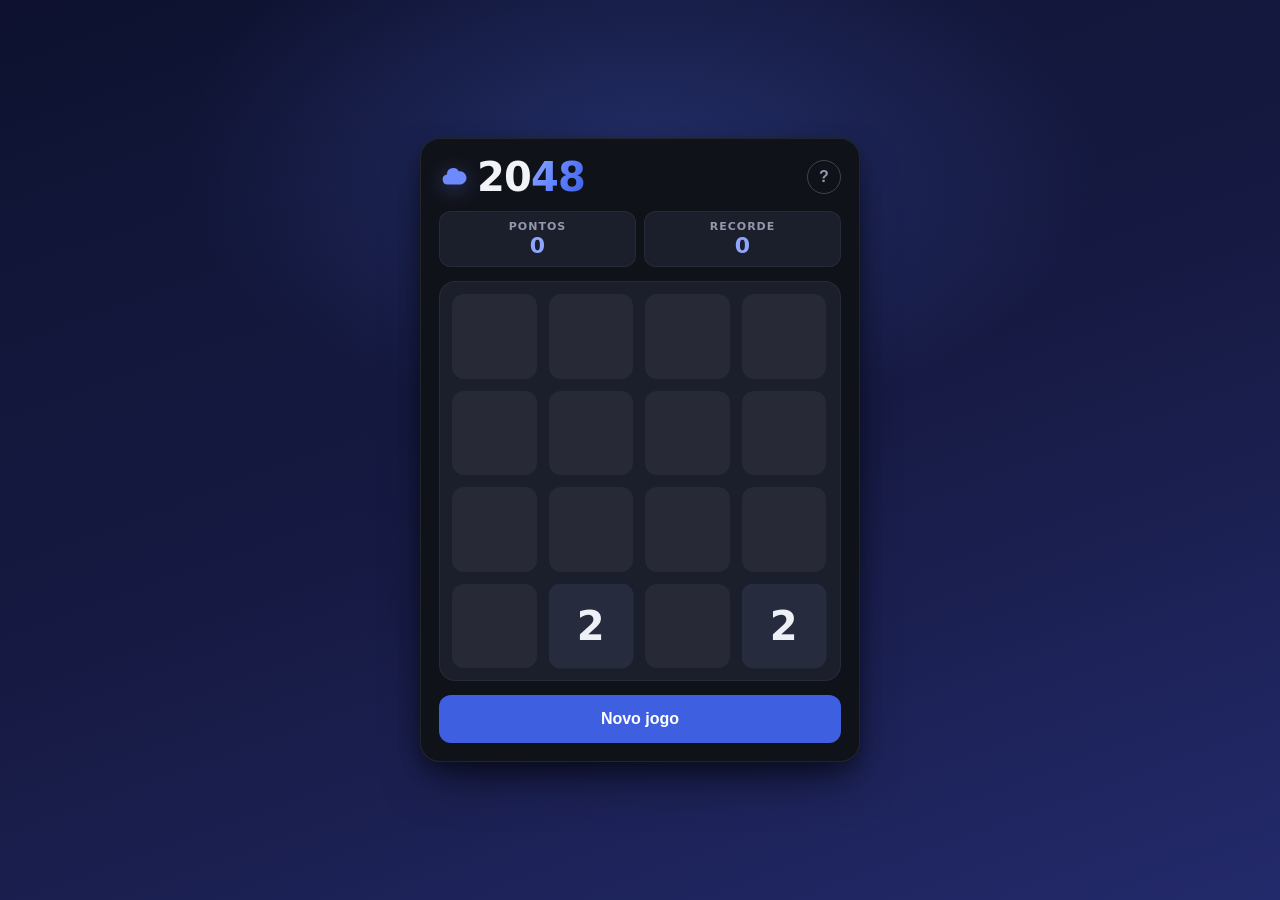
==== commit 65b1a4d7: "2048: nuvem do header vira link de volta pra home (nimbo.games) A nuvem Nimbo no cabecalho do jogo a" ====
--- a/public/2048/index.html
+++ b/public/2048/index.html
@@ -69,12 +69,18 @@
   /* Marca: nuvem Nimbo + wordmark "2048" (acento na 2ª metade, à la "Ordem Secreta"). */
   .brand { display: flex; align-items: center; gap: 8px; }
   .brand__cloud {
+    display: block;
     width: 30px;
     height: 30px;
     color: #6d8bff; /* nuvem no azul-nuvem da marca */
     flex-shrink: 0;
+    border-radius: 8px;
     filter: drop-shadow(0 4px 10px rgba(109, 139, 255, 0.35));
-  }
+    transition: transform 120ms ease, color 120ms ease;
+  }
+  .brand__cloud:hover { color: #8fa6ff; transform: translateY(-2px) scale(1.06); }
+  .brand__cloud:active { transform: scale(0.96); }
+  .brand__cloud:focus-visible { outline: 3px solid var(--color-primary); outline-offset: 3px; }
   .brand__cloud svg { width: 100%; height: 100%; display: block; }
   h1 {
     font-size: clamp(30px, 9vw, 40px);
@@ -376,11 +382,11 @@
   <div class="app">
     <header>
       <div class="brand">
-        <span class="brand__cloud" aria-hidden="true">
+        <a class="brand__cloud" href="/" aria-label="Voltar para a Nimbo — nimbo.games">
           <svg viewBox="0 0 24 24" fill="none" focusable="false">
             <path d="M7 18a4 4 0 0 1-.6-7.96 5 5 0 0 1 9.44-2.55A4.5 4.5 0 0 1 17.5 18H7z" fill="currentColor"/>
           </svg>
-        </span>
+        </a>
         <h1 aria-label="2048"><span class="wordmark__word--1">20</span><span class="wordmark__word--2">48</span></h1>
       </div>
       <button type="button" class="help-btn" id="help-open" aria-label="Como jogar"
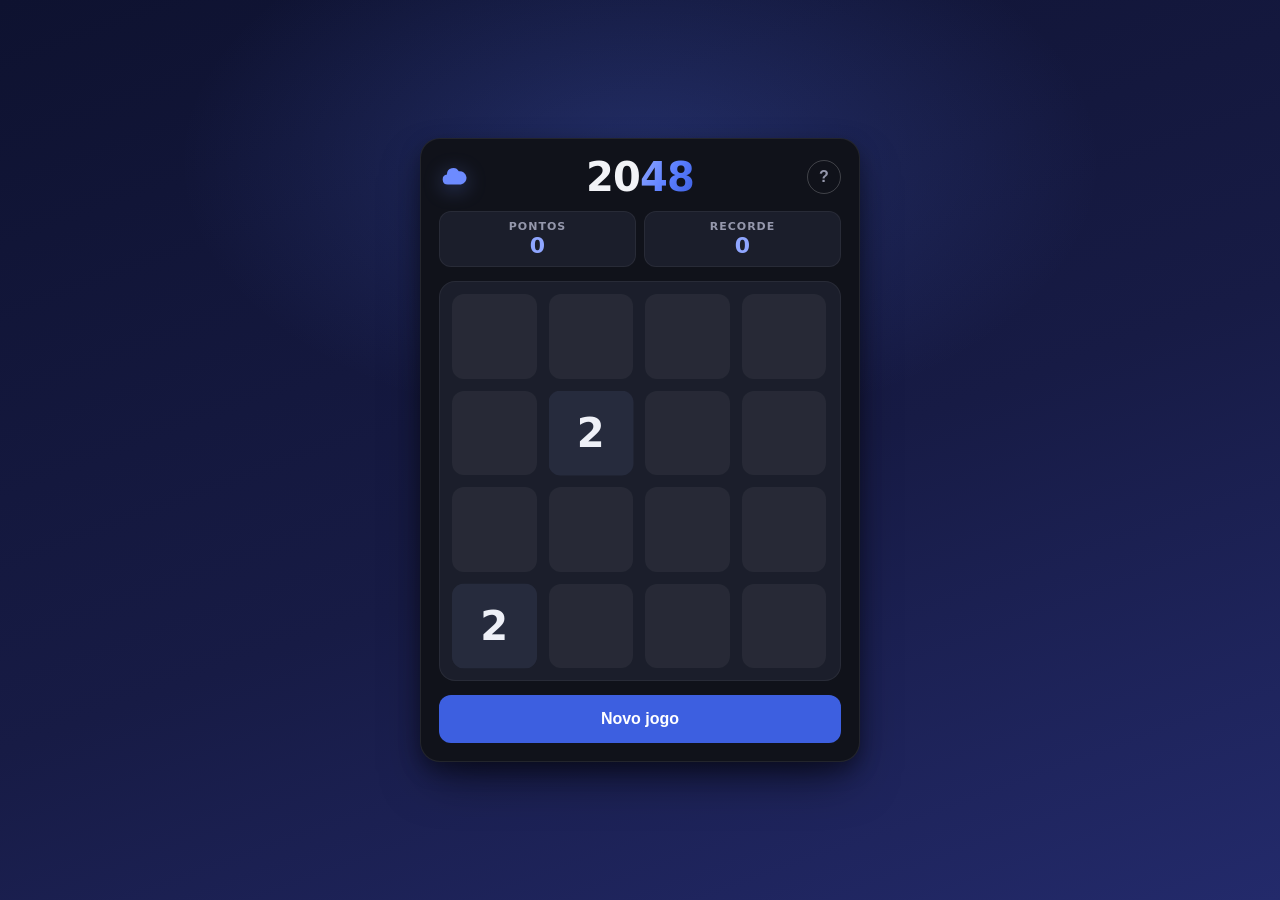
==== commit 504e7921: "2048: titulo centralizado no header (grid nuvem | 2048 | ajuda) Header vira grid 1fr auto 1fr: nuvem" ====
--- a/public/2048/index.html
+++ b/public/2048/index.html
@@ -59,12 +59,15 @@
 
   /* ======== Cabeçalho ======== */
   header {
-    display: flex;
+    display: grid;
+    grid-template-columns: 1fr auto 1fr; /* nuvem | título centralizado | ajuda */
     align-items: center;
-    justify-content: space-between;
     gap: 12px;
     margin-bottom: 14px;
   }
+  header .brand__cloud { justify-self: start; }
+  header h1 { justify-self: center; }
+  header .help-btn { justify-self: end; }
 
   /* Marca: nuvem Nimbo + wordmark "2048" (acento na 2ª metade, à la "Ordem Secreta"). */
   .brand { display: flex; align-items: center; gap: 8px; }
@@ -381,14 +384,12 @@
 <body>
   <div class="app">
     <header>
-      <div class="brand">
-        <a class="brand__cloud" href="/" aria-label="Voltar para a Nimbo — nimbo.games">
-          <svg viewBox="0 0 24 24" fill="none" focusable="false">
-            <path d="M7 18a4 4 0 0 1-.6-7.96 5 5 0 0 1 9.44-2.55A4.5 4.5 0 0 1 17.5 18H7z" fill="currentColor"/>
-          </svg>
-        </a>
-        <h1 aria-label="2048"><span class="wordmark__word--1">20</span><span class="wordmark__word--2">48</span></h1>
-      </div>
+      <a class="brand__cloud" href="/" aria-label="Voltar para a Nimbo — nimbo.games">
+        <svg viewBox="0 0 24 24" fill="none" focusable="false">
+          <path d="M7 18a4 4 0 0 1-.6-7.96 5 5 0 0 1 9.44-2.55A4.5 4.5 0 0 1 17.5 18H7z" fill="currentColor"/>
+        </svg>
+      </a>
+      <h1 aria-label="2048"><span class="wordmark__word--1">20</span><span class="wordmark__word--2">48</span></h1>
       <button type="button" class="help-btn" id="help-open" aria-label="Como jogar"
         aria-haspopup="dialog" title="Como jogar">?</button>
     </header>
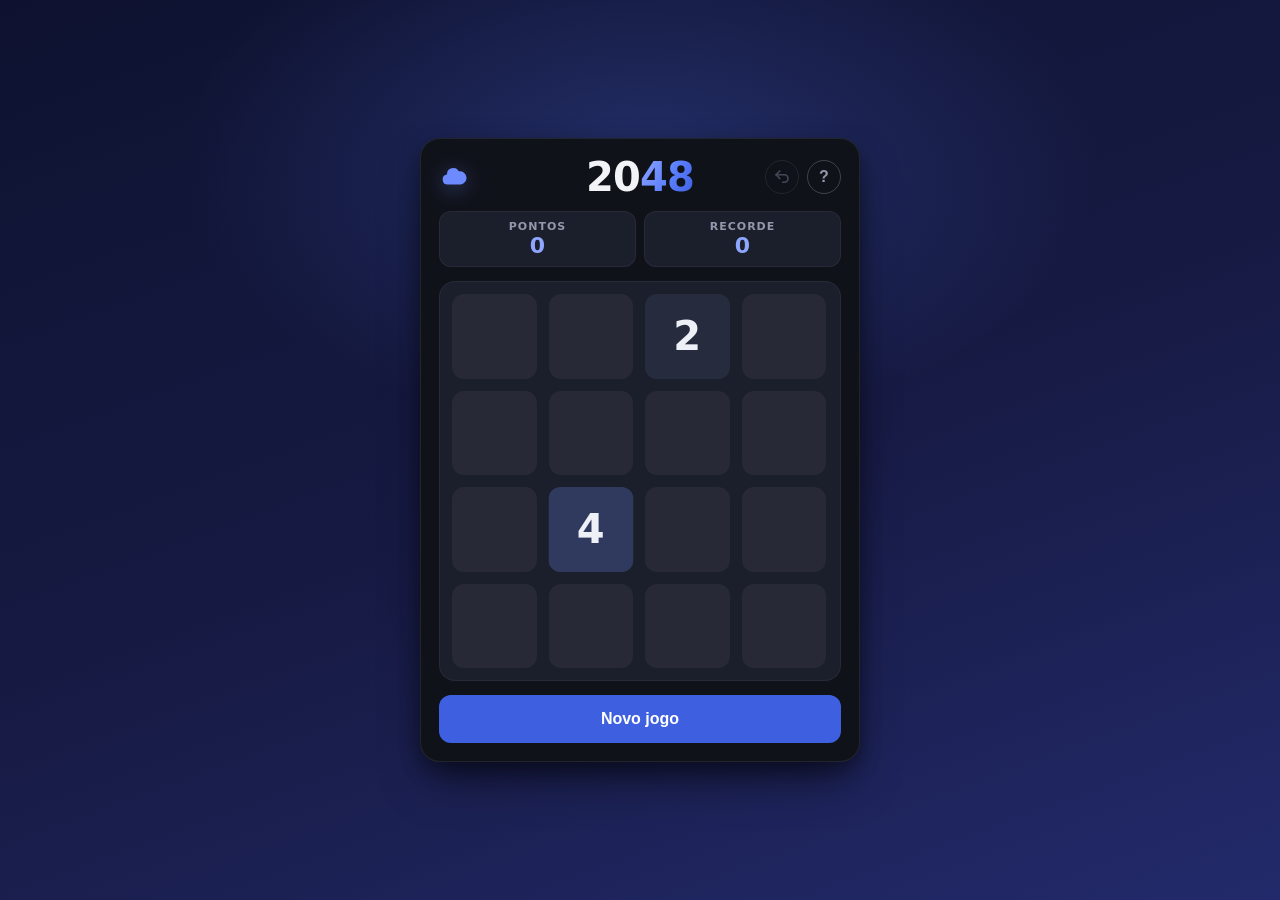
==== commit 7a50e162: "2048: botão de voltar 1 movimento (undo de 1 passo) ao lado do "?" Snapshot do estado lógico (valore" ====
--- a/public/2048/index.html
+++ b/public/2048/index.html
@@ -67,7 +67,7 @@
   }
   header .brand__cloud { justify-self: start; }
   header h1 { justify-self: center; }
-  header .help-btn { justify-self: end; }
+  header .header-actions { justify-self: end; display: flex; align-items: center; gap: 8px; }
 
   /* Marca: nuvem Nimbo + wordmark "2048" (acento na 2ª metade, à la "Ordem Secreta"). */
   .brand { display: flex; align-items: center; gap: 8px; }
@@ -99,8 +99,8 @@
     color: transparent;
   }
 
-  /* Botão redondo de ajuda "?" — mesmo estilo dos botões de topo do Ordem Secreta. */
-  .help-btn {
+  /* Botão redondo de ajuda "?" e de "voltar 1 movimento" — mesmo estilo dos botões de topo do Ordem Secreta. */
+  .help-btn, #undo-btn {
     border: 1.5px solid rgba(255, 255, 255, 0.2);
     background: transparent;
     color: var(--color-muted);
@@ -117,10 +117,16 @@
     justify-content: center;
     transition: border-color 120ms ease, color 120ms ease;
   }
-  .help-btn:hover, .help-btn:focus-visible {
+  #undo-btn svg { width: 18px; height: 18px; }
+  .help-btn:hover, .help-btn:focus-visible,
+  #undo-btn:hover:not([disabled]), #undo-btn:focus-visible:not([disabled]) {
     border-color: var(--color-primary);
     color: var(--color-text);
     outline: none;
+  }
+  .help-btn[disabled], #undo-btn[disabled] {
+    opacity: 0.4;
+    cursor: not-allowed;
   }
 
   /* ======== Placares ======== */
@@ -390,8 +396,13 @@
         </svg>
       </a>
       <h1 aria-label="2048"><span class="wordmark__word--1">20</span><span class="wordmark__word--2">48</span></h1>
-      <button type="button" class="help-btn" id="help-open" aria-label="Como jogar"
-        aria-haspopup="dialog" title="Como jogar">?</button>
+      <div class="header-actions">
+        <button type="button" id="undo-btn" aria-label="Voltar um movimento" title="Voltar um movimento" disabled>
+          <svg viewBox="0 0 24 24" fill="none" stroke="currentColor" stroke-width="2.2" stroke-linecap="round" stroke-linejoin="round" aria-hidden="true"><path d="M9 14 4 9l5-5"/><path d="M4 9h11a5 5 0 0 1 0 10h-2"/></svg>
+        </button>
+        <button type="button" class="help-btn" id="help-open" aria-label="Como jogar"
+          aria-haspopup="dialog" title="Como jogar">?</button>
+      </div>
     </header>
 
     <div class="scores">
@@ -468,6 +479,9 @@
 let moveTimer = null; // timer da animação de move (p/ cancelar em Novo jogo)
 let firstMoveSent = false; // g2048_first_move: dispara só uma vez por carregamento de página
 let milestonesReached;     // Set: marcos de peça (128+) já reportados NESTA partida
+let undoState = null;      // snapshot lógico do estado ANTES do último movimento efetivo (one-shot)
+let winReported;           // flag monotônica p/ evt("g2048_win") não duplicar quando um undo "desfaz" a vitória e o jogador refaz o mesmo movimento
+const undoBtnEl = document.getElementById("undo-btn");
 
 // marcos de peça alta que reportamos ao analytics (uma vez por valor por jogo)
 const TILE_MILESTONES = [128, 256, 512, 1024, 2048];
@@ -504,11 +518,55 @@
   keepPlaying = false;
   nextId = 1;
   milestonesReached = new Set();
+  winReported = false;
+  undoState = null;
+  updateUndoButton();
   scoreEl.textContent = 0;
   hideOverlay();
   addRandomTile();
   addRandomTile();
   evt("g2048_game_start", {});
+}
+
+// ---- Undo (1 passo, one-shot) ----
+// Snapshot é só do estado LÓGICO (grid[r][c].value), nunca dos objetos-peça (eles
+// carregam referência de DOM em .el e não fazem sentido "congelados").
+function snapshot() {
+  const cells = Array.from({ length: SIZE }, (_, r) =>
+    Array.from({ length: SIZE }, (_, c) => (grid[r][c] ? grid[r][c].value : null))
+  );
+  return { cells, score, won, keepPlaying };
+}
+
+function updateUndoButton() {
+  undoBtnEl.disabled = undoState === null;
+}
+
+function undo() {
+  if (busy) return;
+  if (undoState === null) return;
+
+  clearTimeout(moveTimer);
+
+  tilesEl.innerHTML = "";
+  grid = Array.from({ length: SIZE }, () => Array(SIZE).fill(null));
+  for (let r = 0; r < SIZE; r++) {
+    for (let c = 0; c < SIZE; c++) {
+      const v = undoState.cells[r][c];
+      if (v !== null) grid[r][c] = createTile(r, c, v, false);
+    }
+  }
+
+  score = undoState.score;
+  won = undoState.won;
+  keepPlaying = undoState.keepPlaying;
+  updateScore();
+  hideOverlay();
+
+  undoState = null;
+  updateUndoButton();
+  evt("g2048_undo", {});
+  busy = false;
 }
 
 // ---- Peças ----
@@ -574,6 +632,10 @@
   if (busy) return;
   if (won && !keepPlaying) return; // overlay de vitória aberto: bloqueia até Continuar/Jogar de novo
 
+  // snapshot tentativo do estado ANTES de mexer no grid; só vira o undoState se o
+  // movimento for efetivo (moved === true) — ver commit logo abaixo.
+  const snapBefore = snapshot();
+
   const { rs, cs } = traversals(v);
   let moved = false;
   const toRemove = [];
@@ -609,7 +671,8 @@
         milestonesReached.add(nextTile.value);
         evt("g2048_tile_reached", { value: nextTile.value });
       }
-      if (nextTile.value === 2048 && !won) { won = true; evt("g2048_win", { score: score }); }
+      if (nextTile.value === 2048 && !won) { won = true; }
+      if (nextTile.value === 2048 && !winReported) { winReported = true; evt("g2048_win", { score: score }); }
       moved = true;
     } else if (far.r !== r || far.c !== c) {
       // MOVIMENTO simples até a casa mais distante possível
@@ -622,6 +685,11 @@
   }));
 
   if (!moved) return;
+
+  // movimento efetivo: comita o snapshot capturado no início (permite 1 undo) e
+  // habilita o botão de voltar.
+  undoState = snapBefore;
+  updateUndoButton();
 
   // primeiro movimento efetivo da sessão (sinal de engajamento): só uma vez por página
   if (!firstMoveSent) { firstMoveSent = true; evt("g2048_first_move", {}); }
@@ -727,6 +795,7 @@
 document.getElementById("new-game").addEventListener("click", newGame);
 document.getElementById("overlay-restart").addEventListener("click", newGame);
 overlayContinueEl.addEventListener("click", () => { keepPlaying = true; hideOverlay(); });
+document.getElementById("undo-btn").addEventListener("click", undo);
 
 // ---- Modal de ajuda "Como jogar" (independente da mecânica do jogo) ----
 // Espelha o comportamento do overlay do Ordem Secreta: abre pelo "?", fecha por botão,
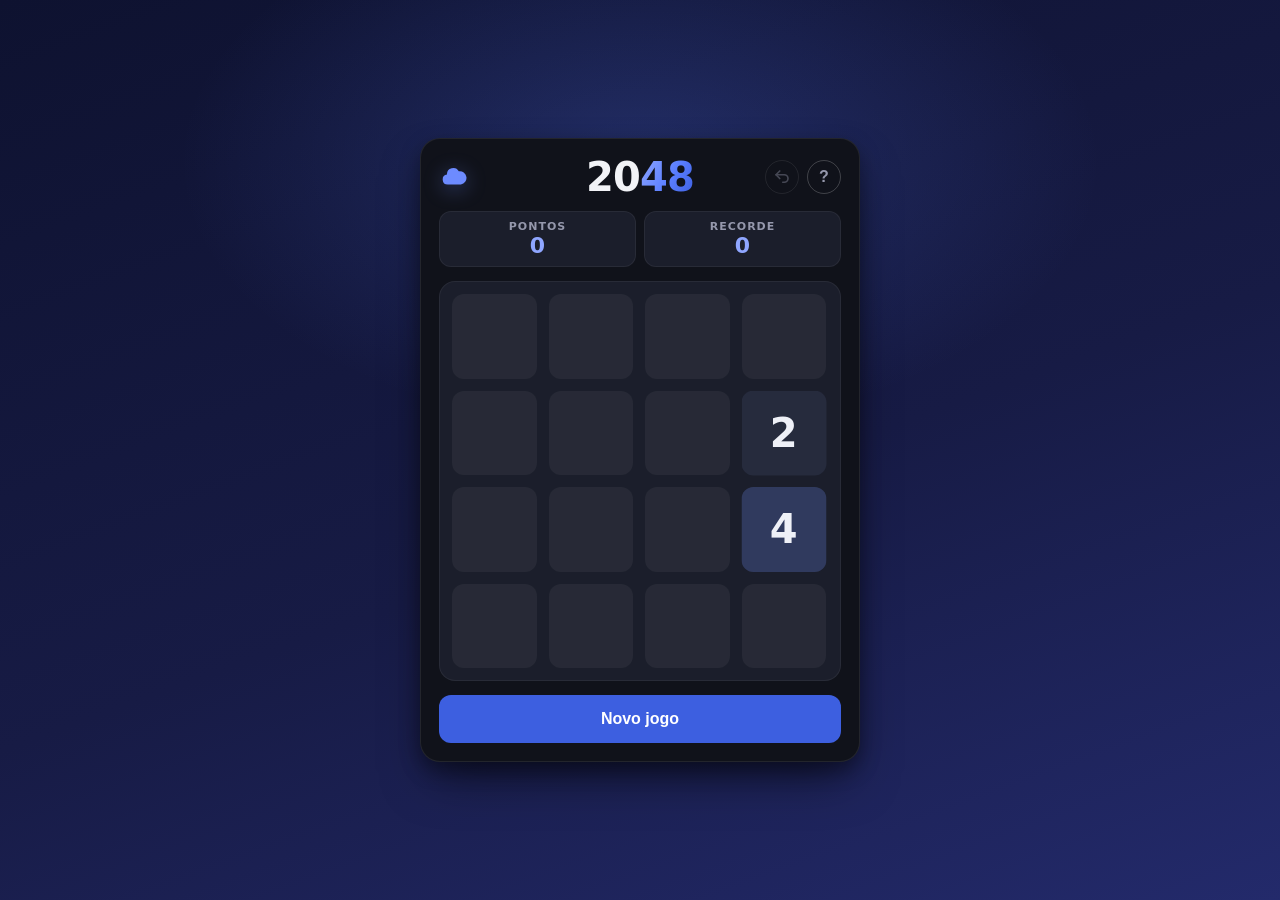
==== commit bdd9e3f3: "2048: undo pela tecla Backspace + regra de "voltar" no Como jogar Backspace (tecla apagar) desfaz o " ====
--- a/public/2048/index.html
+++ b/public/2048/index.html
@@ -443,6 +443,7 @@
         <li>No teclado, use as <b>setas</b> ou <b>WASD</b> para deslizar as peças.</li>
         <li>No celular, <b>arraste</b> (deslize) na direção desejada.</li>
         <li>Duas peças iguais que se encontram <b>se fundem</b> e somam.</li>
+        <li>Errou a jogada? Use o botão <b>voltar</b> (ao lado do "?") ou a tecla <b>Backspace</b> para <b>desfazer o último movimento</b>.</li>
       </ul>
       <div class="help-actions">
         <button type="button" class="btn" id="help-ok">Entendi</button>
@@ -766,6 +767,9 @@
 // ---- Entradas: teclado ----
 window.addEventListener("keydown", (e) => {
   if (helpOpen) return; // modal de ajuda aberto: não move o tabuleiro por trás
+  // Backspace (tecla "apagar") desfaz o último movimento — mesma ação do botão de voltar.
+  // preventDefault evita a navegação "voltar" do navegador; undo() é no-op se não há o que desfazer.
+  if (e.key === "Backspace") { e.preventDefault(); undo(); return; }
   let key = e.key;
   const wasd = { w: "ArrowUp", s: "ArrowDown", a: "ArrowLeft", d: "ArrowRight" };
   if (wasd[key.toLowerCase()]) key = wasd[key.toLowerCase()];
